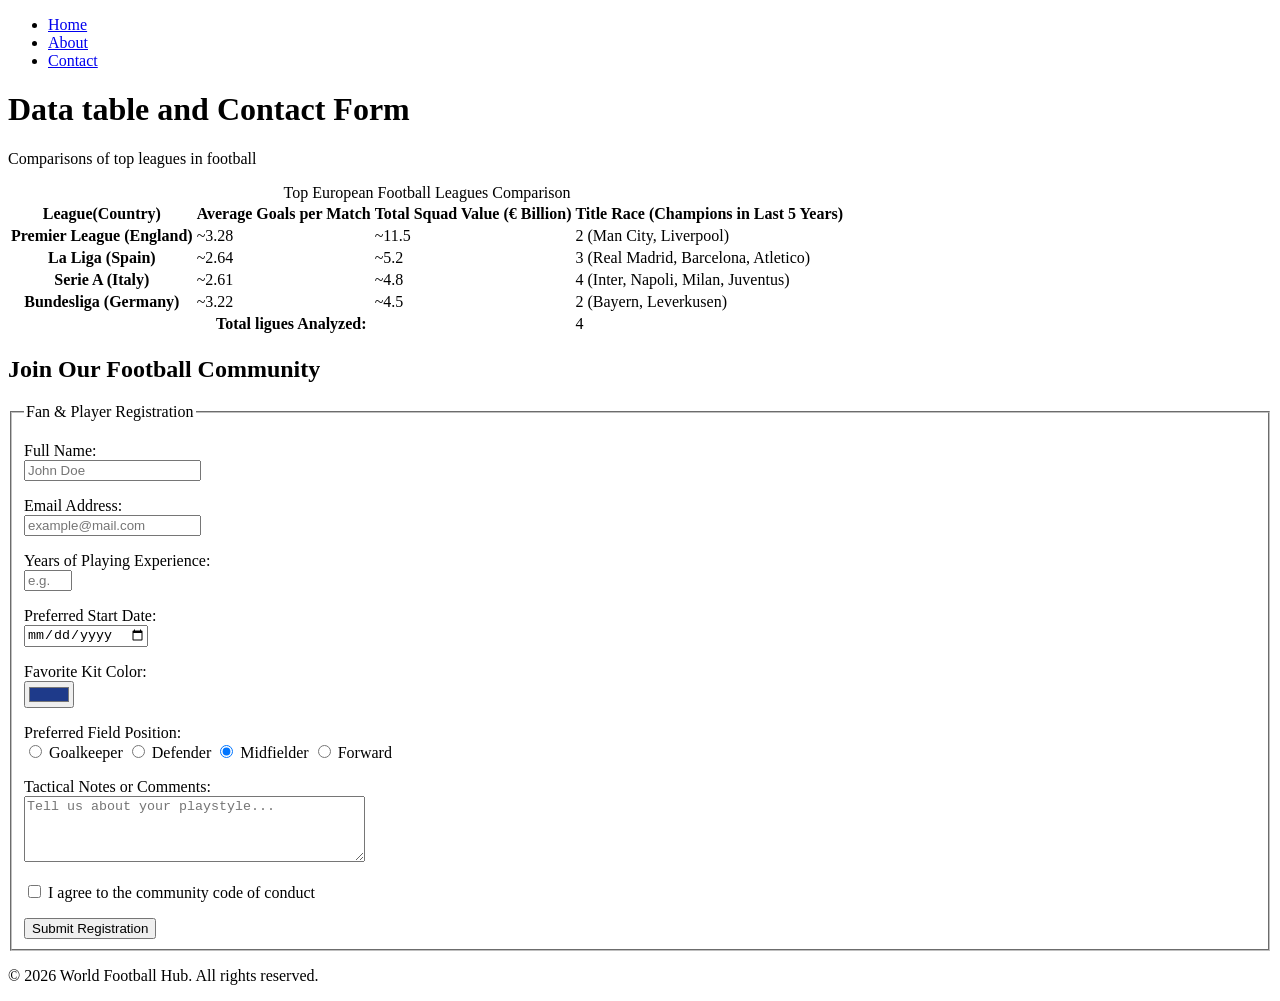
==== contact.html @ 0fa2efdc "Initial commit for Assignment 1" ====
<!DOCTYPE html>
<html lang="en">
<head>
    <meta charset="UTF-8">
    <meta name="viewport" content="width=device-width, initial-scale=1.0">
    <title>Football - About</title>
    <link rel="stylesheet" href="css/style.css">
</head>
<body>

    <header>
        <nav>
            <ul>
                <li><a href="index.html">Home</a></li>
                <li><a href="about.html">About</a></li>
                <li><a href="contact.html" class="active">Contact</a></li>
            </ul>
        </nav>
    </header>

    <main>
        <h1>Data table and Contact Form</h1>
        <p>Comparisons of top leagues in football</p>

        <table>
            <caption>Top European Football Leagues Comparison</caption>
            <thead>
                <tr>
                    <th scope="col">League(Country)</th>
                    <th scope="col">Average Goals per Match</th>
                    <th scope="col">Total Squad Value (€ Billion)</th>
                    <th scope=col>Title Race (Champions in Last 5 Years)</th>
                </tr>
            </thead>

            <tbody>
                <tr><th scope="row">Premier League (England)</th><td>~3.28</td><td>~11.5</td><td>2 (Man City, Liverpool)</td></tr>
                <tr><th scope="row">La Liga (Spain)</th><td>~2.64</td><td>~5.2</td><td>3 (Real Madrid, Barcelona, Atletico)</td></tr>
                <tr><th scope="row">Serie A (Italy)</th><td>~2.61</td><td>~4.8</td><td>4 (Inter, Napoli, Milan, Juventus)</td></tr>
                <tr><th scope="row">Bundesliga (Germany)</th><td>~3.22</td><td>~4.5</td><td>2 (Bayern, Leverkusen)</td></tr>
            </tbody>
            <tfoot>
                <tr><th scope="row"     colspan="3">Total ligues Analyzed:</th><td>4</td></tr>
            </tfoot>

        </table>


        <section>
            <h2>Join Our Football Community</h2>
            
            <form action="#" method="post">
                <fieldset>
                    <legend>Fan & Player Registration</legend>

                    <p>
                        <label for="fullname">Full Name:</label><br>
                        <input type="text" id="fullname" name="fullname" required placeholder="John Doe" maxlength="40">
                    </p>

                    <p>
                        <label for="email">Email Address:</label><br>
                        <input type="email" id="email" name="email" required placeholder="example@mail.com">
                    </p>

                    <p>
                        <label for="experience">Years of Playing Experience:</label><br>
                        <input type="number" id="experience" name="experience" min="0" max="50" placeholder="e.g. 5">
                    </p>

                    <p>
                        <label for="startdate">Preferred Start Date:</label><br>
                        <input type="date" id="startdate" name="startdate">
                    </p>

                    <p>
                        <label for="favcolor">Favorite Kit Color:</label><br>
                        <input type="color" id="favcolor" name="favcolor" value="#1e3a8a">
                    </p>

                    <p>
                        <span>Preferred Field Position:</span><br>
                        <input type="radio" id="pos-gk" name="position" value="goalkeeper">
                        <label for="pos-gk">Goalkeeper</label>
                        
                        <input type="radio" id="pos-def" name="position" value="defender">
                        <label for="pos-def">Defender</label>

                        <input type="radio" id="pos-mid" name="position" value="midfielder" checked>
                        <label for="pos-mid">Midfielder</label>

                        <input type="radio" id="pos-fwd" name="position" value="forward">
                        <label for="pos-fwd">Forward</label>
                    </p>

                    <p>
                        <label for="comments">Tactical Notes or Comments:</label><br>
                        <textarea id="comments" name="comments" rows="4" cols="40" placeholder="Tell us about your playstyle..."></textarea>
                    </p>

                    <p>
                        <input type="checkbox" id="terms" name="terms" required>
                        <label for="terms">I agree to the community code of conduct</label>
                    </p>

                    <button type="submit">Submit Registration</button>
                </fieldset>
            </form>
        </section>

    </main>

    <footer>
        <p>&copy; 2026 World Football Hub. All rights reserved.</p>
    </footer>
</body>
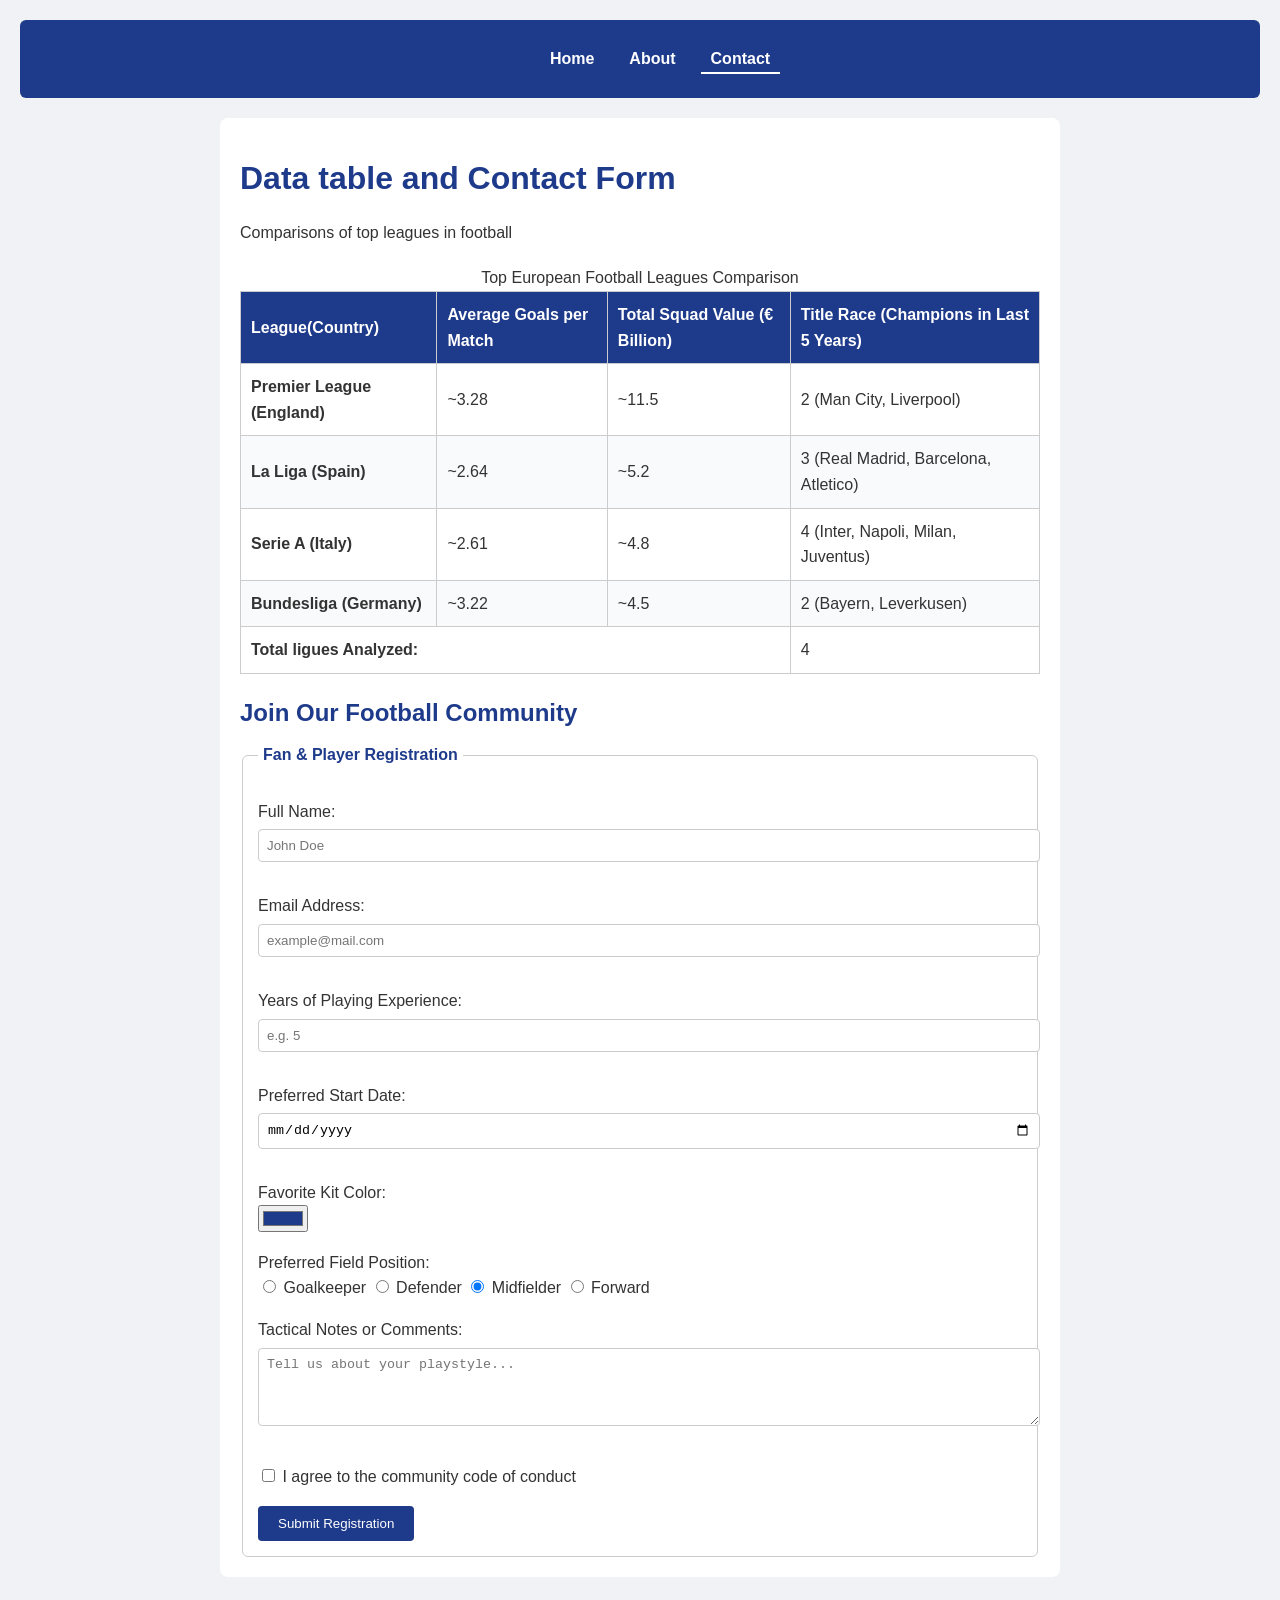
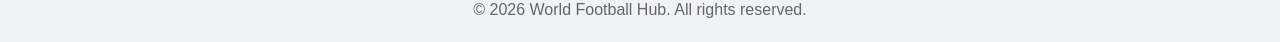
==== commit 29ea225c: "Fix form method to GET" ====
--- a/contact.html
+++ b/contact.html
@@ -49,7 +49,7 @@
         <section>
             <h2>Join Our Football Community</h2>
             
-            <form action="#" method="post">
+            <form action="#" method="get">
                 <fieldset>
                     <legend>Fan & Player Registration</legend>
 
--- a/css/style.css
+++ b/css/style.css
@@ -0,0 +1,142 @@
+/* 1. Базовые настройки и шрифты */
+body {
+    font-family: Arial, sans-serif;
+    line-height: 1.6;
+    background-color: #f0f2f5;
+    color: #333;
+    margin: 20px;
+}
+
+/* 2. Контейнер страницы (Box Model: padding, margin) */
+main {
+    max-width: 800px;
+    margin: 0 auto;
+    background: #ffffff;
+    padding: 20px;
+    border-radius: 8px;
+}
+
+/* 3. Шапка и Меню */
+header {
+    background-color: #1e3a8a;
+    padding: 10px 0;
+    margin-bottom: 20px;
+    border-radius: 6px;
+}
+
+nav ul {
+    list-style: none;
+    display: flex;
+    justify-content: center;
+    gap: 15px;
+}
+
+nav a {
+    color: white;
+    text-decoration: none;
+    font-weight: bold;
+    padding: 5px 10px;
+}
+
+/* Псевдоклассы (:hover, :focus, .active) */
+nav a:hover, nav a:focus {
+    background-color: #3b82f6;
+    border-radius: 4px;
+}
+
+nav a.active {
+    border-bottom: 2px solid white;
+}
+
+/* 4. Заголовки, цитата и картинки */
+h1, h2, h3 {
+    color: #1e3a8a;
+    margin-top: 15px;
+    margin-bottom: 10px;
+}
+
+blockquote {
+    background: #e0f2fe;
+    border-left: 4px solid #0284c7;
+    padding: 10px 15px;
+    margin: 15px 0;
+}
+
+img {
+    max-width: 100%;
+    height: auto;
+    border-radius: 6px;
+}
+
+/* 5. Таблица (Оформление границ и фона) */
+table {
+    width: 100%;
+    border-collapse: collapse;
+    margin: 20px 0;
+}
+
+th, td {
+    border: 1px solid #ccc;
+    padding: 10px;
+    text-align: left;
+}
+
+thead th {
+    background-color: #1e3a8a;
+    color: white;
+}
+
+tbody tr:nth-child(even) {
+    background-color: #f9fafb;
+}
+
+/* 6. Форма и элементы ввода */
+fieldset {
+    border: 1px solid #ccc;
+    padding: 15px;
+    border-radius: 6px;
+}
+
+legend {
+    font-weight: bold;
+    color: #1e3a8a;
+    padding: 0 5px;
+}
+
+input[type="text"],
+input[type="email"],
+input[type="number"],
+input[type="date"],
+textarea {
+    width: 100%;
+    padding: 8px;
+    margin: 5px 0 15px 0;
+    border: 1px solid #ccc;
+    border-radius: 4px;
+}
+
+/* Состояние фокуса полей ввода */
+input:focus, textarea:focus {
+    border-color: #3b82f6;
+    outline: none;
+}
+
+button {
+    background-color: #1e3a8a;
+    color: white;
+    border: none;
+    padding: 10px 20px;
+    border-radius: 4px;
+    cursor: pointer;
+}
+
+button:hover {
+    background-color: #3b82f6;
+}
+
+/* 7. Подвал */
+footer {
+    text-align: center;
+    margin-top: 20px;
+    color: #666;
+}
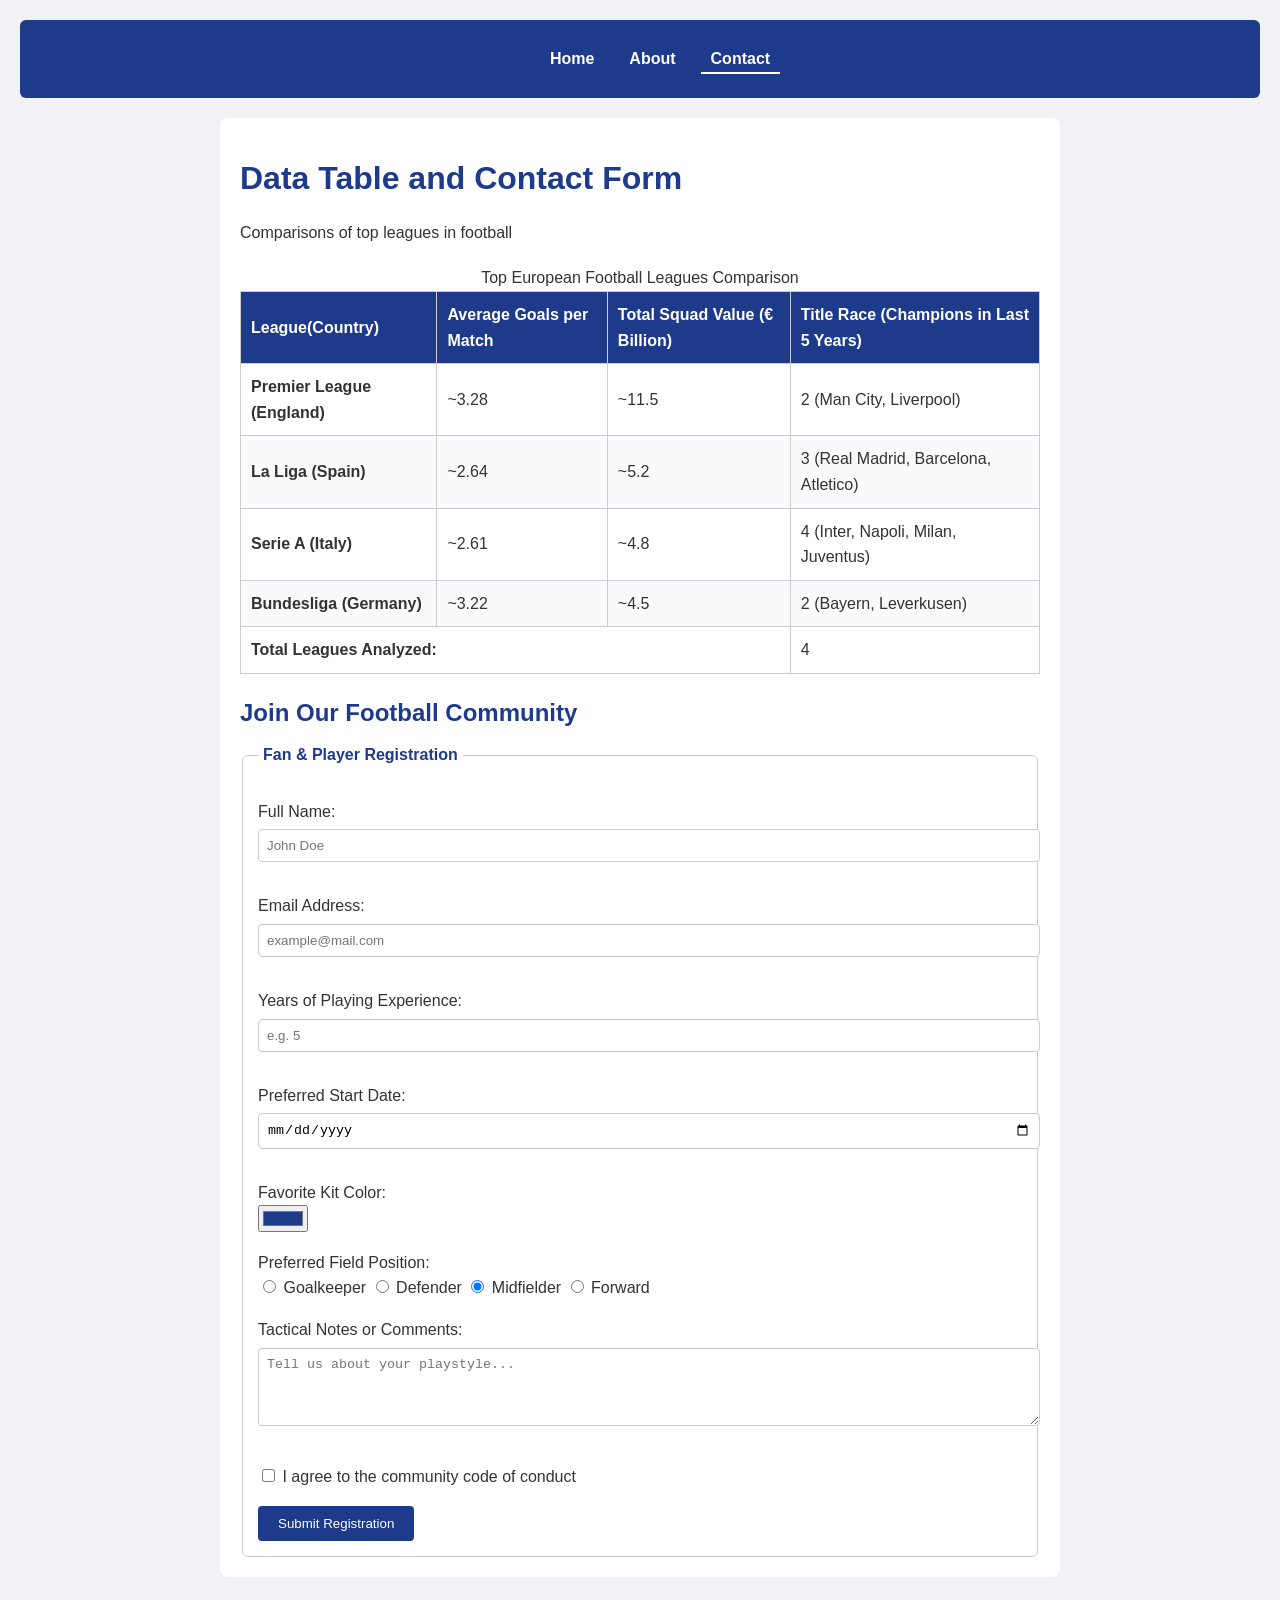
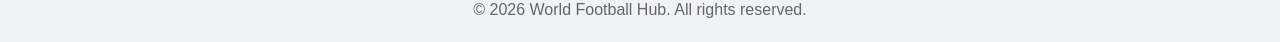
==== commit 400a8065: "Fix method to GET and update contact title" ====
--- a/contact.html
+++ b/contact.html
@@ -3,7 +3,7 @@
 <head>
     <meta charset="UTF-8">
     <meta name="viewport" content="width=device-width, initial-scale=1.0">
-    <title>Football - About</title>
+    <title>Football - Contact</title>
     <link rel="stylesheet" href="css/style.css">
 </head>
 <body>
@@ -19,7 +19,7 @@
     </header>
 
     <main>
-        <h1>Data table and Contact Form</h1>
+        <h1>Data Table and Contact Form</h1>
         <p>Comparisons of top leagues in football</p>
 
         <table>
@@ -29,7 +29,7 @@
                     <th scope="col">League(Country)</th>
                     <th scope="col">Average Goals per Match</th>
                     <th scope="col">Total Squad Value (€ Billion)</th>
-                    <th scope=col>Title Race (Champions in Last 5 Years)</th>
+                    <th scope="col">Title Race (Champions in Last 5 Years)</th>
                 </tr>
             </thead>
 
@@ -40,11 +40,9 @@
                 <tr><th scope="row">Bundesliga (Germany)</th><td>~3.22</td><td>~4.5</td><td>2 (Bayern, Leverkusen)</td></tr>
             </tbody>
             <tfoot>
-                <tr><th scope="row"     colspan="3">Total ligues Analyzed:</th><td>4</td></tr>
+                <tr><th scope="row" colspan="3">Total Leagues Analyzed:</th><td>4</td></tr>
             </tfoot>
-
         </table>
-
 
         <section>
             <h2>Join Our Football Community</h2>
@@ -113,4 +111,5 @@
     <footer>
         <p>&copy; 2026 World Football Hub. All rights reserved.</p>
     </footer>
-</body>+</body>
+</html>
